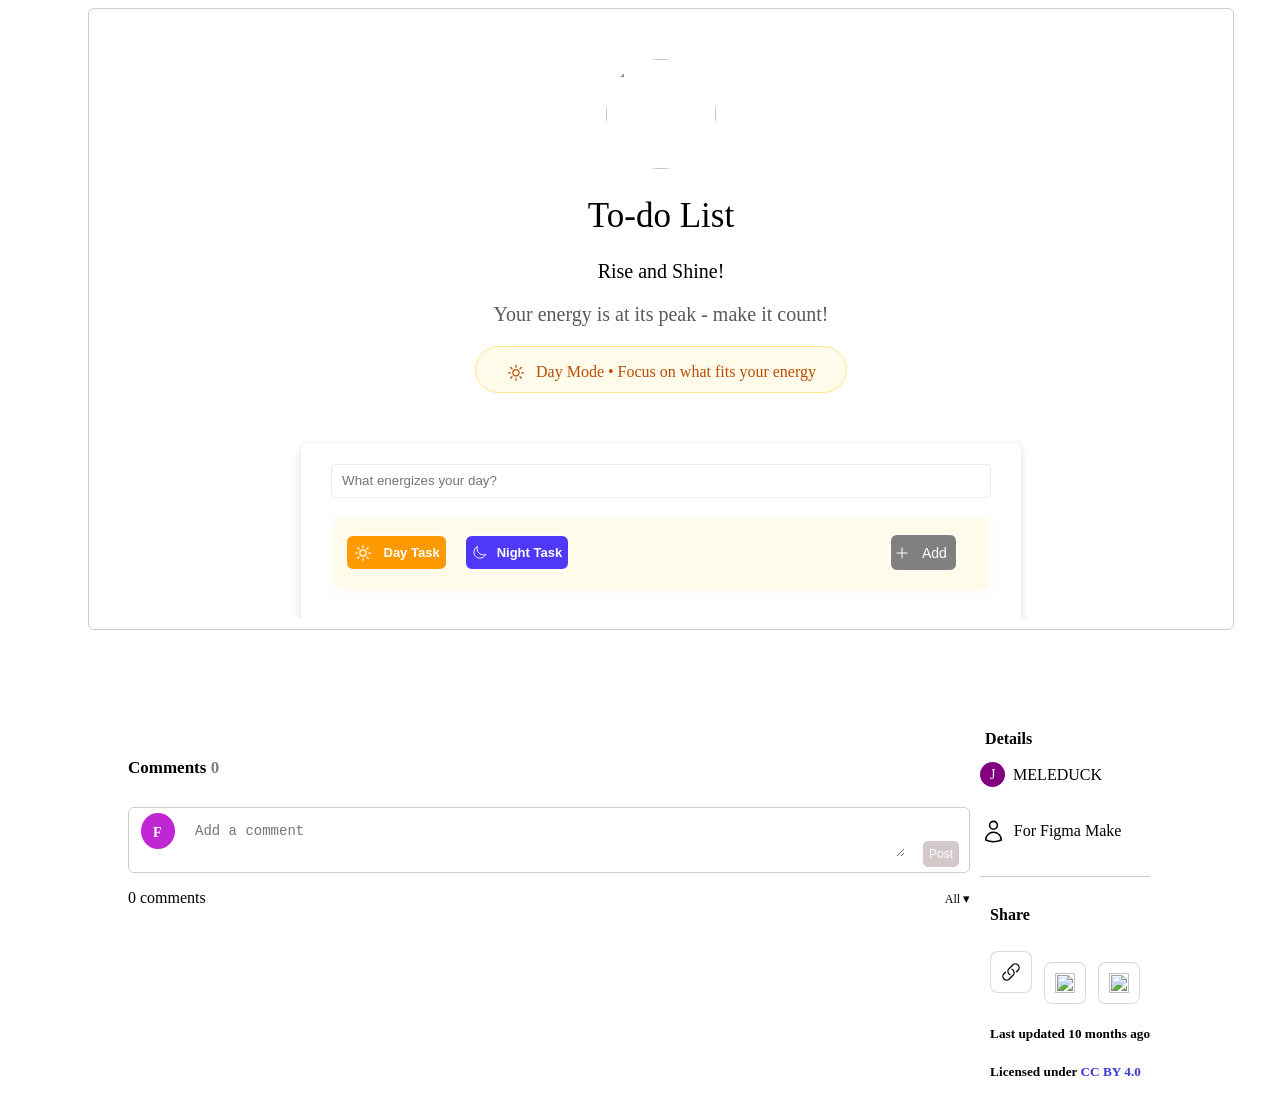
==== index.html @ cf5f3783 "Add files via upload" ====
<!doctype html>
<html lang="en">
  <head>
    <meta charset="UTF-8" />
    <meta name="viewport" content="width=device-width, initial-scale=1.0" />
    <title>Document</title>
    <link rel="stylesheet" href="design.css" />
  </head>
  <body>
    <div class="scroll-bar">
      <div class="scroll-bar-inner">
        <!--Introductory Part Start-->
        <div class="introductory">
          <img
            class="media"
            src="img/photo-1641915953774-cee80bc4f1da.jpg"
            style="width: 110px; height: 110px"
          />
          <h1 class="list">To-do List</h1>
          <p class="rise">Rise and Shine!</p>
          <p class="energy">Your energy is at its peak - make it count!</p>
          <div class="focus">
            <svg
              style="
                width: 20px;
                color: oklch(0.555 0.163 48.998);
                margin-top: 7.5px;
              "
              xmlns="http://www.w3.org/2000/svg"
              fill="none"
              viewBox="0 0 24 24"
              stroke-width="1.5"
              stroke="currentColor"
              class="size-6"
            >
              <path
                stroke-linecap="round"
                stroke-linejoin="round"
                d="M12 3v2.25m6.364.386-1.591 1.591M21 12h-2.25m-.386 6.364-1.591-1.591M12 18.75V21m-4.773-4.227-1.591 1.591M5.25 12H3m4.227-4.773L5.636 5.636M15.75 12a3.75 3.75 0 1 1-7.5 0 3.75 3.75 0 0 1 7.5 0Z"
              />
            </svg>
            <p class="mode">Day Mode • Focus on what fits your energy</p>
          </div>
        </div>
        <!--Introductory Part End-->

        <!--Energizes Start-->
        <div class="Energizes">
          <input class="holder" placeholder="What energizes your day?" />
          <div class="task js-task">
            <div class="couple">
              <div>
                <button class="daily js-daily">
                  <svg
                    class="svg"
                    xmlns="http://www.w3.org/2000/svg"
                    fill="none"
                    viewBox="0 0 24 24"
                    stroke-width="1.5"
                    stroke="currentColor"
                    class="size-6"
                  >
                    <path
                      stroke-linecap="round"
                      stroke-linejoin="round"
                      d="M12 3v2.25m6.364.386-1.591 1.591M21 12h-2.25m-.386 6.364-1.591-1.591M12 18.75V21m-4.773-4.227-1.591 1.591M5.25 12H3m4.227-4.773L5.636 5.636M15.75 12a3.75 3.75 0 1 1-7.5 0 3.75 3.75 0 0 1 7.5 0Z"
                    />
                  </svg>
                  <p class="days">Day Task</p>
                </button>
              </div>
              <div>
                <button id="strokeBtn" class="stroke js-nights-toogle">
                  <svg
                    style="width: 15px"
                    xmlns="http://www.w3.org/2000/svg"
                    fill="none"
                    viewBox="0 0 24 24"
                    stroke-width="1.5"
                    stroke="currentColor"
                    class="size-6"
                  >
                    <path
                      stroke-linecap="round"
                      stroke-linejoin="round"
                      d="M21.752 15.002A9.72 9.72 0 0 1 18 15.75c-5.385 0-9.75-4.365-9.75-9.75 0-1.33.266-2.597.748-3.752A9.753 9.753 0 0 0 3 11.25C3 16.635 7.365 21 12.75 21a9.753 9.753 0 0 0 9.002-5.998Z"
                    />
                  </svg>
                  <p class="nights">Night Task</p>
                </button>
              </div>
            </div>
            <div class="addition">
              <svg
                class="sign"
                xmlns="http://www.w3.org/2000/svg"
                fill="none"
                viewBox="0 0 24 24"
                stroke-width="1.5"
                stroke="currentColor"
                class="size-6"
              >
                <path
                  stroke-linecap="round"
                  stroke-linejoin="round"
                  d="M12 4.5v15m7.5-7.5h-15"
                />
              </svg>
              <button id="addBtn" class="addup js-add-up">Add</button>
            </div>
          </div>
        </div>
        <!--Energizes End-->

        <!--Day and Night Start-->
        <div class="everything">
          <div class="wrapper-1">
            <div class="roll-1">
              <div class="highfocus">
                <svg
                  class="sun"
                  style="width: 30px"
                  xmlns="http://www.w3.org/2000/svg"
                  fill="none"
                  viewBox="0 0 24 24"
                  stroke-width="1.5"
                  stroke="currentColor"
                  class="size-6"
                >
                  <path
                    stroke-linecap="round"
                    stroke-linejoin="round"
                    d="M12 3v2.25m6.364.386-1.591 1.591M21 12h-2.25m-.386 6.364-1.591-1.591M12 18.75V21m-4.773-4.227-1.591 1.591M5.25 12H3m4.227-4.773L5.636 5.636M15.75 12a3.75 3.75 0 1 1-7.5 0 3.75 3.75 0 0 1 7.5 0Z"
                  />
                </svg>
                <div class="goals">
                  <p class="energy-2">Day Energy</p>
                  <p class="active">
                    High focus • Active goals • Creative work
                  </p>
                </div>
                <h1 class="numbers">
                  <svg
                    style="width: 20px"
                    xmlns="http://www.w3.org/2000/svg"
                    fill="none"
                    viewBox="0 0 24 24"
                    stroke-width="1.5"
                    stroke="currentColor"
                    class="size-6"
                  >
                    <path
                      stroke-linecap="round"
                      stroke-linejoin="round"
                      d="m3.75 13.5 10.5-11.25L12 10.5h8.25L9.75 21.75 12 13.5H3.75Z"
                    />
                  </svg>
                  <p>1/3</p>
                </h1>
              </div>
              <div class="diagram">
                <div class="track">
                  <div class="fill" style="width: 33.3333%"></div>
                </div>
              </div>
              <p class="channel">
                Channel your morning energy into meaningful action
              </p>
            </div>

            <div class="meditation">
              <svg
                style="
                  width: 20px;
                  color: oklch(0.666 0.179 58.318);
                  display: block;
                "
                xmlns="http://www.w3.org/2000/svg"
                fill="none"
                viewBox="0 0 24 24"
                stroke-width="1.5"
                stroke="currentColor"
                class="size-6"
              >
                <path
                  stroke-linecap="round"
                  stroke-linejoin="round"
                  d="M12 3v2.25m6.364.386-1.591 1.591M21 12h-2.25m-.386 6.364-1.591-1.591M12 18.75V21m-4.773-4.227-1.591 1.591M5.25 12H3m4.227-4.773L5.636 5.636M15.75 12a3.75 3.75 0 1 1-7.5 0 3.75 3.75 0 0 1 7.5 0Z"
                />
              </svg>
              <img
                class="js-checkbox"
                style="width: 20px"
                src="img/icons8-blank-checkbox-50.png"
              />

              <h3 class="gratitude">
                Morning meditation and gratitude <br class="breaks" />
                practice
              </h3>

              <svg
                class="delete-1 js-delete"
                style="width: 18px"
                xmlns="http://www.w3.org/2000/svg"
                fill="none"
                viewBox="0 0 24 24"
                stroke-width="1.5"
                stroke="currentColor"
              >
                <path
                  stroke-linecap="round"
                  stroke-linejoin="round"
                  d="m14.74 9-.346 9m-4.788 0L9.26 9m9.968-3.21c.342.052.682.107 1.022.166m-1.022-.165L18.16 19.673a2.25 2.25 0 0 1-2.244 2.077H8.084a2.25 2.25 0 0 1-2.244-2.077L4.772 5.79m14.456 0a48.108 48.108 0 0 0-3.478-.397m-12 .562c.34-.059.68-.114 1.022-.165m0 0a48.11 48.11 0 0 1 3.478-.397m7.5 0v-.916c0-1.18-.91-2.164-2.09-2.201a51.964 51.964 0 0 0-3.32 0c-1.18.037-2.09 1.022-2.09 2.201v.916m7.5 0a48.667 48.667 0 0 0-7.5 0"
                />
              </svg>
            </div>

            <div class="fresh">
              <svg
                style="
                  width: 20px;
                  color: oklch(0.666 0.179 58.318);
                  display: block;
                "
                xmlns="http://www.w3.org/2000/svg"
                fill="none"
                viewBox="0 0 24 24"
                stroke-width="1.5"
                stroke="currentColor"
                class="size-6"
              >
                <path
                  stroke-linecap="round"
                  stroke-linejoin="round"
                  d="M12 3v2.25m6.364.386-1.591 1.591M21 12h-2.25m-.386 6.364-1.591-1.591M12 18.75V21m-4.773-4.227-1.591 1.591M5.25 12H3m4.227-4.773L5.636 5.636M15.75 12a3.75 3.75 0 1 1-7.5 0 3.75 3.75 0 0 1 7.5 0Z"
                />
              </svg>
              <img
                class="js-checkbox"
                style="width: 20px; display: inline-block"
                src="img/icons8-blank-checkbox-50.png"
              />
              <h3 class="tackle">
                Tackle that important project with <br class="breaks-2" />
                fresh energy
              </h3>
              <svg
                class="delete-2 js-delete"
                style="width: 18px; margin-left: 10px; margin-top: 8px"
                xmlns="http://www.w3.org/2000/svg"
                fill="none"
                viewBox="0 0 24 24"
                stroke-width="1.5"
                stroke="currentColor"
                class="size-6"
              >
                <path
                  stroke-linecap="round"
                  stroke-linejoin="round"
                  d="m14.74 9-.346 9m-4.788 0L9.26 9m9.968-3.21c.342.052.682.107 1.022.166m-1.022-.165L18.16 19.673a2.25 2.25 0 0 1-2.244 2.077H8.084a2.25 2.25 0 0 1-2.244-2.077L4.772 5.79m14.456 0a48.108 48.108 0 0 0-3.478-.397m-12 .562c.34-.059.68-.114 1.022-.165m0 0a48.11 48.11 0 0 1 3.478-.397m7.5 0v-.916c0-1.18-.91-2.164-2.09-2.201a51.964 51.964 0 0 0-3.32 0c-1.18.037-2.09 1.022-2.09 2.201v.916m7.5 0a48.667 48.667 0 0 0-7.5 0"
                />
              </svg>
            </div>

            <div class="nature">
              <svg
                style="
                  width: 20px;
                  color: oklch(0.666 0.179 58.318);
                  display: block;
                "
                xmlns="http://www.w3.org/2000/svg"
                fill="none"
                viewBox="0 0 24 24"
                stroke-width="1.5"
                stroke="currentColor"
                class="size-6"
              >
                <path
                  stroke-linecap="round"
                  stroke-linejoin="round"
                  d="M12 3v2.25m6.364.386-1.591 1.591M21 12h-2.25m-.386 6.364-1.591-1.591M12 18.75V21m-4.773-4.227-1.591 1.591M5.25 12H3m4.227-4.773L5.636 5.636M15.75 12a3.75 3.75 0 1 1-7.5 0 3.75 3.75 0 0 1 7.5 0Z"
                />
              </svg>

              <!-- <svg
                class="svg-2"
                width="20"
                height="24"
                viewBox="0 0 24 24"
                xmlns="http://www.w3.org/2000/svg"
              >
                <rect
                  x="2"
                  y="2"
                  width="20"
                  height="20"
                  rx="3"
                  fill="black"
                  stroke="black"
                  stroke-width="2"
                />
                <path
                  d="M6 12l4 4 8-8"
                  stroke="white"
                  stroke-width="2.5"
                  fill="none"
                  stroke-linecap="round"
                  stroke-linejoin="round"
                />
              </svg> -->

              <img
                class="js-checkbox"
                style="width: 20px; display: inline-block"
                src="img/icons8-blank-checkbox-50.png"
              />

              <h3 class="mindful">Take a mindful walk in nature</h3>
              <svg
                class="delete-3 js-delete"
                style="width: 18px; margin-left: 10px; margin-top: 8px"
                xmlns="http://www.w3.org/2000/svg"
                fill="none"
                viewBox="0 0 24 24"
                stroke-width="1.5"
                stroke="currentColor"
                class="size-6"
              >
                <path
                  stroke-linecap="round"
                  stroke-linejoin="round"
                  d="m14.74 9-.346 9m-4.788 0L9.26 9m9.968-3.21c.342.052.682.107 1.022.166m-1.022-.165L18.16 19.673a2.25 2.25 0 0 1-2.244 2.077H8.084a2.25 2.25 0 0 1-2.244-2.077L4.772 5.79m14.456 0a48.108 48.108 0 0 0-3.478-.397m-12 .562c.34-.059.68-.114 1.022-.165m0 0a48.11 48.11 0 0 1 3.478-.397m7.5 0v-.916c0-1.18-.91-2.164-2.09-2.201a51.964 51.964 0 0 0-3.32 0c-1.18.037-2.09 1.022-2.09 2.201v.916m7.5 0a48.667 48.667 0 0 0-7.5 0"
                />
              </svg>
            </div>
          </div>

          <div>
            <div class="calm-1">
              <div>
                <div class="all">
                  <svg
                    class="moon"
                    style="width: 25px"
                    xmlns="http://www.w3.org/2000/svg"
                    fill="none"
                    viewBox="0 0 24 24"
                    stroke-width="1.5"
                    stroke="currentColor"
                    class="size-6"
                  >
                    <path
                      stroke-linecap="round"
                      stroke-linejoin="round"
                      d="M21.752 15.002A9.72 9.72 0 0 1 18 15.75c-5.385 0-9.75-4.365-9.75-9.75 0-1.33.266-2.597.748-3.752A9.753 9.753 0 0 0 3 11.25C3 16.635 7.365 21 12.75 21a9.753 9.753 0 0 0 9.002-5.998Z"
                    />
                  </svg>
                  <div class="self-care">
                    <p class="nightss">Night Calm</p>
                    <p class="reflection">
                      Reflection • Preparation • Self-care
                    </p>
                  </div>
                  <div class="numbers-2">
                    <svg
                      style="width: 20px"
                      xmlns="http://www.w3.org/2000/svg"
                      fill="none"
                      viewBox="0 0 24 24"
                      stroke-width="1.5"
                      stroke="currentColor"
                    >
                      <path
                        stroke-linecap="round"
                        stroke-linejoin="round"
                        d="M21 8.25c0-2.485-2.099-4.5-4.688-4.5-1.935 0-3.597 1.126-4.312 2.733-.715-1.607-2.377-2.733-4.313-2.733C5.1 3.75 3 5.765 3 8.25c0 7.22 9 12 9 12s9-4.78 9-12Z"
                      />
                    </svg>
                    <p class="three">1/3</p>
                  </div>
                </div>
                <div class="chart">
                  <div class="pie">
                    <div class="up" style="width: 33.3333%"></div>
                  </div>
                </div>
                <h3 class="wind">
                  Wind down mindfully and prepare for tomorrow's victories
                </h3>
              </div>
            </div>

            <div class="combination">
              <div class="good">
                <svg
                  style="
                    width: 20px;
                    color: oklch(0.962 0.018 272.314);
                    display: block;
                    color: blue;
                  "
                  xmlns="http://www.w3.org/2000/svg"
                  fill="none"
                  viewBox="0 0 24 24"
                  stroke-width="1.5"
                  stroke="currentColor"
                  class="size-6"
                >
                  <path
                    stroke-linecap="round"
                    stroke-linejoin="round"
                    d="M21.752 15.002A9.72 9.72 0 0 1 18 15.75c-5.385 0-9.75-4.365-9.75-9.75 0-1.33.266-2.597.748-3.752A9.753 9.753 0 0 0 3 11.25C3 16.635 7.365 21 12.75 21a9.753 9.753 0 0 0 9.002-5.998Z"
                  />
                </svg>
                <img
                  class="js-checkbox"
                  style="width: 20px; display: inline-block"
                  src="img/icons8-blank-checkbox-50.png"
                />
                <h4 class="book">Wind down with a good book</h4>
                <svg
                  class="delete-4 js-delete"
                  style="width: 18px; margin-right: 10px; margin-top: 5px"
                  xmlns="http://www.w3.org/2000/svg"
                  fill="none"
                  viewBox="0 0 24 24"
                  stroke-width="1.5"
                  stroke="currentColor"
                  class="size-6"
                >
                  <path
                    stroke-linecap="round"
                    stroke-linejoin="round"
                    d="m14.74 9-.346 9m-4.788 0L9.26 9m9.968-3.21c.342.052.682.107 1.022.166m-1.022-.165L18.16 19.673a2.25 2.25 0 0 1-2.244 2.077H8.084a2.25 2.25 0 0 1-2.244-2.077L4.772 5.79m14.456 0a48.108 48.108 0 0 0-3.478-.397m-12 .562c.34-.059.68-.114 1.022-.165m0 0a48.11 48.11 0 0 1 3.478-.397m7.5 0v-.916c0-1.18-.91-2.164-2.09-2.201a51.964 51.964 0 0 0-3.32 0c-1.18.037-2.09 1.022-2.09 2.201v.916m7.5 0a48.667 48.667 0 0 0-7.5 0"
                  />
                </svg>
              </div>

              <div class="second-frame">
                <svg
                  style="
                    width: 20px;
                    color: oklch(0.962 0.018 272.314);
                    display: block;
                    color: blue;
                  "
                  xmlns="http://www.w3.org/2000/svg"
                  fill="none"
                  viewBox="0 0 24 24"
                  stroke-width="1.5"
                  stroke="currentColor"
                  class="size-6"
                >
                  <path
                    stroke-linecap="round"
                    stroke-linejoin="round"
                    d="M21.752 15.002A9.72 9.72 0 0 1 18 15.75c-5.385 0-9.75-4.365-9.75-9.75 0-1.33.266-2.597.748-3.752A9.753 9.753 0 0 0 3 11.25C3 16.635 7.365 21 12.75 21a9.753 9.753 0 0 0 9.002-5.998Z"
                  />
                </svg>
                <img
                  class="js-checkbox"
                  style="width: 20px"
                  src="img/icons8-blank-checkbox-50.png"
                />
                <h4 class="accessories">
                  Prepare tomorrow's clothes and <br class="clothes-2" />
                  priorities
                </h4>
                <svg
                  class="delete-5 js-delete"
                  style="width: 18px; margin-right: 10px; margin-top: 5px"
                  xmlns="http://www.w3.org/2000/svg"
                  fill="none"
                  viewBox="0 0 24 24"
                  stroke-width="1.5"
                  stroke="currentColor"
                  class="size-6"
                >
                  <path
                    stroke-linecap="round"
                    stroke-linejoin="round"
                    d="m14.74 9-.346 9m-4.788 0L9.26 9m9.968-3.21c.342.052.682.107 1.022.166m-1.022-.165L18.16 19.673a2.25 2.25 0 0 1-2.244 2.077H8.084a2.25 2.25 0 0 1-2.244-2.077L4.772 5.79m14.456 0a48.108 48.108 0 0 0-3.478-.397m-12 .562c.34-.059.68-.114 1.022-.165m0 0a48.11 48.11 0 0 1 3.478-.397m7.5 0v-.916c0-1.18-.91-2.164-2.09-2.201a51.964 51.964 0 0 0-3.32 0c-1.18.037-2.09 1.022-2.09 2.201v.916m7.5 0a48.667 48.667 0 0 0-7.5 0"
                  />
                </svg>
              </div>

              <div class="record">
                <svg
                  style="
                    width: 20px;
                    color: oklch(0.962 0.018 272.314);
                    display: block;
                    color: blue;
                  "
                  xmlns="http://www.w3.org/2000/svg"
                  fill="none"
                  viewBox="0 0 24 24"
                  stroke-width="1.5"
                  stroke="currentColor"
                  class="size-6"
                >
                  <path
                    stroke-linecap="round"
                    stroke-linejoin="round"
                    d="M21.752 15.002A9.72 9.72 0 0 1 18 15.75c-5.385 0-9.75-4.365-9.75-9.75 0-1.33.266-2.597.748-3.752A9.753 9.753 0 0 0 3 11.25C3 16.635 7.365 21 12.75 21a9.753 9.753 0 0 0 9.002-5.998Z"
                  />
                </svg>
                <!-- <svg
                  class="checked-2"
                  width="20"
                  height="24"
                  viewBox="0 0 24 24"
                  xmlns="http://www.w3.org/2000/svg"
                >
                  <rect
                    x="2"
                    y="2"
                    width="20"
                    height="20"
                    rx="3"
                    fill="black"
                    stroke="black"
                    stroke-width="2"
                  />
                  <path
                    d="M6 12l4 4 8-8"
                    stroke="white"
                    stroke-width="2.5"
                    fill="none"
                    stroke-linecap="round"
                    stroke-linejoin="round"
                  />
                </svg> -->

                <img
                  class="js-checkbox"
                  style="width: 20px; display: inline-block"
                  src="img/icons8-blank-checkbox-50.png"
                />

                <h4 class="journaling">Evening reflection and journaling</h4>
                <svg
                  class="delete-6 js-delete"
                  style="width: 18px; margin-right: 10px; margin-top: 5px"
                  xmlns="http://www.w3.org/2000/svg"
                  fill="none"
                  viewBox="0 0 24 24"
                  stroke-width="1.5"
                  stroke="currentColor"
                  class="size-6"
                >
                  <path
                    stroke-linecap="round"
                    stroke-linejoin="round"
                    d="m14.74 9-.346 9m-4.788 0L9.26 9m9.968-3.21c.342.052.682.107 1.022.166m-1.022-.165L18.16 19.673a2.25 2.25 0 0 1-2.244 2.077H8.084a2.25 2.25 0 0 1-2.244-2.077L4.772 5.79m14.456 0a48.108 48.108 0 0 0-3.478-.397m-12 .562c.34-.059.68-.114 1.022-.165m0 0a48.11 48.11 0 0 1 3.478-.397m7.5 0v-.916c0-1.18-.91-2.164-2.09-2.201a51.964 51.964 0 0 0-3.32 0c-1.18.037-2.09 1.022-2.09 2.201v.916m7.5 0a48.667 48.667 0 0 0-7.5 0"
                  />
                </svg>
              </div>
            </div>
          </div>
        </div>
        <!--Day and Night End-->

        <div class="center">
          <div>
            <div class="rhythm">
              <p>Your daily rhythm is powerful</p>
              <svg
                style="width: 20px; color: oklch(0.769 0.188 70.08)"
                xmlns="http://www.w3.org/2000/svg"
                fill="none"
                viewBox="0 0 24 24"
                stroke-width="1.5"
                stroke="currentColor"
                class="size-6"
              >
                <path
                  stroke-linecap="round"
                  stroke-linejoin="round"
                  d="M9.813 15.904 9 18.75l-.813-2.846a4.5 4.5 0 0 0-3.09-3.09L2.25 12l2.846-.813a4.5 4.5 0 0 0 3.09-3.09L9 5.25l.813 2.846a4.5 4.5 0 0 0 3.09 3.09L15.75 12l-2.846.813a4.5 4.5 0 0 0-3.09 3.09ZM18.259 8.715 18 9.75l-.259-1.035a3.375 3.375 0 0 0-2.455-2.456L14.25 6l1.036-.259a3.375 3.375 0 0 0 2.455-2.456L18 2.25l.259 1.035a3.375 3.375 0 0 0 2.456 2.456L21.75 6l-1.035.259a3.375 3.375 0 0 0-2.456 2.456ZM16.894 20.567 16.5 21.75l-.394-1.183a2.25 2.25 0 0 0-1.423-1.423L13.5 18.75l1.183-.394a2.25 2.25 0 0 0 1.423-1.423l.394-1.183.394 1.183a2.25 2.25 0 0 0 1.423 1.423l1.183.394-1.183.394a2.25 2.25 0 0 0-1.423 1.423Z"
                />
              </svg>
            </div>

            <div class="big-moves">
              <div class="movement">
                <svg
                  class="movement-1"
                  style="color: oklch(0.769 0.188 70.08)"
                  xmlns="http://www.w3.org/2000/svg"
                  fill="none"
                  viewBox="0 0 24 24"
                  stroke-width="1.5"
                  stroke="currentColor"
                >
                  <path
                    stroke-linecap="round"
                    stroke-linejoin="round"
                    d="M12 3v2.25m6.364.386-1.591 1.591M21 12h-2.25m-.386 6.364-1.591-1.591M12 18.75V21m-4.773-4.227-1.591 1.591M5.25 12H3m4.227-4.773L5.636 5.636M15.75 12a3.75 3.75 0 1 1-7.5 0 3.75 3.75 0 0 1 7.5 0Z"
                  />
                </svg>
                <p>Morning energy for big moves</p>
              </div>

              <div class="eve">
                <svg
                  class="eve-1"
                  style="color: blue"
                  xmlns="http://www.w3.org/2000/svg"
                  fill="none"
                  viewBox="0 0 24 24"
                  stroke-width="1.5"
                  stroke="currentColor"
                >
                  <path
                    stroke-linecap="round"
                    stroke-linejoin="round"
                    d="M21.752 15.002A9.72 9.72 0 0 1 18 15.75c-5.385 0-9.75-4.365-9.75-9.75 0-1.33.266-2.597.748-3.752A9.753 9.753 0 0 0 3 11.25C3 16.635 7.365 21 12.75 21a9.753 9.753 0 0 0 9.002-5.998Z"
                  />
                </svg>
                <p>Evening calm for reflection</p>
              </div>
            </div>
          </div>

          <button class="reloading">
            <svg
              xmlns="http://www.w3.org/2000/svg"
              width="15"
              viewBox="0 0 24 24"
              fill="none"
              stroke="currentColor"
              stroke-width="2"
              stroke-linecap="round"
              stroke-linejoin="round"
            >
              <path
                d="M21.5 2v6h-6M21.34 15.57a10 10 0 1 1-.57-8.38l5.67-5.67"
              />
            </svg>
          </button>

          <button class="preview-3">
            <svg
              xmlns="http://www.w3.org/2000/svg"
              fill="none"
              viewBox="0 0 24 24"
              stroke-width="1.5"
              stroke="currentColor"
            >
              <path
                stroke-linecap="round"
                stroke-linejoin="round"
                d="M13.5 6H5.25A2.25 2.25 0 0 0 3 8.25v10.5A2.25 2.25 0 0 0 5.25 21h10.5A2.25 2.25 0 0 0 18 18.75V10.5m-10.5 6L21 3m0 0h-5.25M21 3v5.25"
              />
            </svg>
            <p>Preview</p>
          </button>
        </div>
      </div>
    </div>

    <footer>
      <div class="footer-1">
        <div class="commentary">
          <div>
            <!-- <h5 class="comment-0">
              Comments <span style="color: gray"> 0 </span>
            </h5> -->
            <h5 class="comment-0">
              Comments
              <span id="comment-count-top" style="color: gray"> 0 </span>
              <span
                id="last-comment-time"
                style="color: gray; font-size: 13px"
              ></span>
            </h5>
            <div class="input-wrapper">
              <div
                class="avatar"
                id="form-avatar"
                data-name="Falowo Oyindamola"
              >
                F
              </div>
              <div class="avatar-popover" id="avatar-popover">
                <div class="name">Falowo Oyndamola</div>
                <div class="email">falowo@example.com</div>
              </div>
              <textarea
                id="text-input"
                class="place"
                placeholder="Add a comment"
                required
              ></textarea>
              <button class="post-1 post-2">Post</button>
            </div>
          </div>
          <div class="list-toolbar">
            <p id="comment-count">0 comments</p>
            <div class="filter-wrapper">
              <button class="filter-btn" id="filter-btn">
                <span class="filter-label">All</span>
                <span class="chevron">▾</span>
              </button>
              <div class="filter-dropdown" id="filter-dropdown">
                <button class="filter-all-btn">All</button>
                <button class="filter-mine-btn">Your comments</button>
              </div>
            </div>
          </div>
          <ul id="comment-list"></ul>
        </div>

        <div class="last">
          <div class="band-1">
            <h5 style="font-size: medium; margin: 0; margin-left: 15px">
              Details
            </h5>

            <div>
              <div class="mele">
                <p class="two">J</p>
                <p>MELEDUCK</p>
              </div>

              <div class="figma-1">
                <svg
                  style="width: 25px"
                  xmlns="http://www.w3.org/2000/svg"
                  fill="none"
                  viewBox="0 0 24 24"
                  stroke-width="1.5"
                  stroke="currentColor"
                  class="size-6"
                >
                  <path
                    stroke-linecap="round"
                    stroke-linejoin="round"
                    d="M15.75 6a3.75 3.75 0 1 1-7.5 0 3.75 3.75 0 0 1 7.5 0ZM4.501 20.118a7.5 7.5 0 0 1 14.998 0A17.933 17.933 0 0 1 12 21.75c-2.676 0-5.216-.584-7.499-1.632Z"
                  />
                </svg>
                <p style="font-size: medium">For Figma Make</p>
              </div>
            </div>

            <div class="border"></div>
          </div>

          <div class="share-1">
            <h5 style="font-size: 16px">Share</h5>

            <div>
              <svg
                class="logo-4"
                style="width: 20px"
                xmlns="http://www.w3.org/2000/svg"
                fill="none"
                viewBox="0 0 24 24"
                stroke-width="1.5"
                stroke="currentColor"
              >
                <path
                  stroke-linecap="round"
                  stroke-linejoin="round"
                  d="M13.19 8.688a4.5 4.5 0 0 1 1.242 7.244l-4.5 4.5a4.5 4.5 0 0 1-6.364-6.364l1.757-1.757m13.35-.622 1.757-1.757a4.5 4.5 0 0 0-6.364-6.364l-4.5 4.5a4.5 4.5 0 0 0 1.242 7.244"
                />
              </svg>
              <img
                class="logo-2"
                style="width: 20px; margin-left: 8px"
                src="img/icons8-x-logo-50.png"
              />
              <img
                class="logo-3"
                style="width: 20px; margin-left: 8px"
                src="img/icons8-facebook-logo-30.png"
              />
            </div>

            <div>
              <h5>Last updated 10 months ago</h5>
              <h5>
                Licensed under
                <span style="color: rgb(58, 58, 216)"> CC BY 4.0 </span>
              </h5>
            </div>
          </div>
        </div>
      </div>
    </footer>

    <script type="module" src="scripts/todo.js"></script>
    <script type="module" src="scripts/comment.js"></script>
    <script type="module" src="scripts/SectionOne.js"></script>
  </body>
</html>
---- design.css ----
body {
  overflow-x: hidden;
}

@media (max-width: 991px) {
  /* tablet */
  body {
    overflow: visible;
  }
}

@media (max-width: 991px) {
  body {
    overflow-x: hidden; /* keep clipping, don't go back to visible */
  }
}

.introductory {
  text-align: center;
  margin-top: 30px;
}
.media {
  border-radius: 350px;
}

.list {
  font-size: 35px;
  font-weight: 100;
}
.rise {
  font-size: 20px;
}
.energy {
  font-size: 20px;
  color: rgb(90, 89, 89);
  font-weight: 100;
}
.focus {
  display: flex;
  width: 370px;
  height: 45px;
  justify-content: center;
  margin: 0 auto;
  gap: 10px;
  background-color: oklch(0.987 0.022 95.277);
  border-radius: 200px;
  border: 1px solid;
  border-color: oklch(0.924 0.12 95.746);
}
.mode {
  color: oklch(0.555 0.163 48.998);
}
@media (max-width: 767px) {
  /* Mobile */
  .focus {
    margin: auto;
    display: flex;
    width: 100%;
    max-width: 380px;
  }
}
.Energizes {
  width: 65%;
  height: 180px;
  text-align: center;
  margin: 0 auto;
  margin-top: 50px;
  border: 1px solid white;
  box-shadow: 0 2px 8px rgba(0, 0, 0, 0.15);
  border-radius: 8px;
}

@media (max-width: 991px) {
  /* Tablet */
  .Energizes {
    width: 100%;
    max-width: 100%;
  }
}

.holder {
  width: 90%;
  height: 30px;
  margin-top: 20px;
  border: 1px solid;
  border-radius: 5px;
  border-color: rgba(0, 0, 0, 0.08);
  padding-left: 10px;
}
.holder:focus {
  outline: none;
  border: 2px solid gray;
  box-shadow: 0 0 0 2px rgb(214, 207, 207);
}
.task {
  width: 91%;
  height: 70px;
  margin: 0 auto;
  margin-top: 20px;
  border: 1px solid;
  border-radius: 5px;
  background-color: oklch(0.987 0.022 95.277);
  border-color: oklch(0.987 0.022 95.277);
  box-shadow: 0 2px 8px oklch(0.987 0.022 95.277);
  display: flex;
  align-items: center;
  justify-content: space-between;
  padding-left: 10px;
  box-sizing: border-box;
}
.daily {
  background-color: oklch(0.769 0.188 70.08);
  border: 1px solid;
  display: flex;
  gap: 11px;
  color: white;
}

.daily:hover {
  background-color: oklch(0.666 0.179 58.318);
  cursor: pointer;
}
.daily.active,
.daily.active:hover {
  background-color: white;
  color: oklch(0.769 0.188 70.08);
}

.days {
  margin: 0;
  font-weight: bold;
  font-size: 13px;
}
.svg {
  width: 20px;
  font-weight: bold;
}
.daily,
.stroke {
  flex: 0 0 110px;
  height: 35px;
  border-radius: 7px;
  display: flex;
  align-items: center;
  justify-content: center;
  font-size: 14px;
  font-weight: 500;
  box-sizing: border-box;
}

.stroke {
  background-color: oklch(0.511 0.262 276.966);
  color: white;
  border-color: oklch(0.87 0.065 274.039);
  font-size: 13px;
  font-weight: 600;
  border: 1px solid;
  display: flex;
  gap: 10px;
}

.stroke:hover {
  background-color: oklch(0.457 0.24 277.023);
  cursor: pointer;
  color: white;
}
.stroke.active,
.stroke.active:hover {
  background-color: white;
  color: oklch(0.457 0.24 277.023);
  border: oklch(0.87 0.065 274.039);
}

.daily.active:hover {
  color: black;
  background-color: oklch(95.891% 0.02596 71.12);
  border: oklch(80.005% 0.14541 62.841);
}

.stroke.active:hover {
  color: black;
}

.nights {
  margin: 0;
}
.couple {
  display: flex;
  justify-content: space-between;
  gap: 18px;
  overflow: hidden;
}
.addition {
  width: 10%;
  display: flex;
  align-items: center;
  justify-content: center;
  height: 35px;
  gap: 6px;
  border-radius: 7px;
  background-color: grey;
  border: 1px solid;
  color: white;
  font-size: 14px;
  font-weight: 500;
  margin-right: 30px;
}
.sign {
  width: 16px;
  height: 16px;
}
.addup {
  margin: 0;
  background-color: grey;
  border: 0;
  color: white;
  font-size: 14px;
}
@media (max-width: 767px) {
  /* Mobile */
  .addition {
    margin: auto;
    width: 60px;
    height: 32px;
  }
}
.img {
  max-width: 100%;
  height: auto;
}

.everything {
  display: flex;
  flex-direction: row;
  align-items: flex-start; /* was: center */
  justify-content: center;
  margin-top: 20px;
  min-width: 0;
  min-height: 0;
  box-sizing: border-box;
}

@media (max-width: 991px) {
  /* Tablet */
  .everything {
    width: 100%;
    max-width: 100%;
    display: flex;
    flex-direction: column;
    overflow-x: hidden;
    box-sizing: border-box;
    white-space: normal;
    align-items: stretch;
    justify-content: flex-start;
  }
}

.roll-1 {
  width: 27vw;
  box-sizing: border-box;
  padding: 20px;
  background-color: oklch(0.987 0.022 95.277);
  border-radius: 15px;
  min-width: 0;
  margin-right: 28px;
  margin-top: 12px;
  overflow: hidden;
}

@media (max-width: 991px) {
  /*tablet */
  .roll-1 {
    width: 100%;
    max-width: 100%;
    margin: auto;
  }
}

.highfocus {
  display: flex;
  align-items: center;
  flex-wrap: wrap;
  gap: 10px;
}

.sun {
  flex-shrink: 0;
  border-radius: 45%;
  color: oklch(0.666 0.179 58.318);
  background-color: oklch(96.228% 0.06056 95.143);
  padding: 3px;
}

.goals {
  flex: 1 1 150px;
  min-width: 0;
}

.numbers {
  flex-shrink: 0;
  margin-left: auto;
  display: flex;
  align-items: center;
  gap: 4px;
  font-size: medium;
  color: oklch(0.666 0.179 58.318);
}

.active {
  color: oklch(0.666 0.179 58.318);
  margin: 0;
}
.energy-2 {
  margin: 0;
}

.diagram {
  margin-top: 40px;
}
.track {
  width: 100%;
  background-color: oklch(96.228% 0.06056 95.143);
  border-radius: 9999px;
  height: 8px;
}
.fill {
  background-color: oklch(0.769 0.188 70.08);
  height: 8px;
  border-radius: 9999px;
  transition: width 0.5s ease;
}
.channel {
  margin-top: 30px;
  color: oklch(0.666 0.179 58.318);
  font-size: smaller;
}

.meditation {
  width: 94%;
  margin-left: 16px auto 0;
  min-height: 95px;
  display: flex;
  align-items: center;
  border-radius: 12px;
  border: 2px solid oklch(0.987 0.022 95.277);
  box-shadow: 0 2px 2px oklch(0.987 0.022 95.277);
  margin-top: 20px;
  gap: 2px;
  flex-wrap: nowrap;
  box-sizing: border-box;
  min-width: 0;
  position: relative;
}

.gratitude {
  font-size: 18px;
  font-weight: normal;
  margin-left: 22px;
  overflow-wrap: break-word;
  min-width: 0;
  flex-shrink: 1;
  display: block !important;
}

.delete-1 {
  position: absolute;
  right: 30px;
  top: 60%;
  transform: translateY(-50%);
  width: 18px;
}
.meditation img {
  flex-shrink: 0;
  margin-left: 12px;
}

.meditation svg {
  flex-shrink: 0;
  margin-left: 25px;
}

.meditation .js-checkbox {
  margin-left: 0;
}

@media (max-width: 991px) {
  /*tablet */
  .gratitude {
    margin-left: 20px;
  }
}

@media (max-width: 991px) {
  /*tablet */
  .breaks {
    display: none !important;
  }
}

@media (max-width: 991px) {
  /*tablet */
  .meditation img {
    margin-left: 10px;
  }
}

@media (max-width: 991px) {
  /*tablet */
  .meditation svg {
    margin-left: 30px;
  }
}

@media (max-width: 991px) {
  /*tablet */
  .meditation {
    width: 100%;
    max-width: 100%;
  }
}

@media (max-width: 600px) {
  /* mobile */
  .meditation {
    width: 100%;
    max-width: 100%;
    padding: 10px 0px;
    gap: 4px;
  }

  .gratitude {
    margin-left: 12px;
    font-size: 18px;
    flex-shrink: 1;
  }

  .meditation img {
    margin-left: 8px;
  }

  .meditation svg {
    margin-left: 15px;
  }

  .delete-1 {
    top: 70px;
    right: 15px;
    width: 16px;
  }
}

.fresh {
  width: 94%;
  margin-left: 16px;
  margin: 0;
  min-height: 95px;
  display: flex;
  align-items: center;
  border-radius: 12px;
  border: 2px solid oklch(0.987 0.022 95.277);
  box-shadow: 0 2px 2px oklch(0.987 0.022 95.277);
  margin-top: 20px;
  gap: 2px;
  flex-wrap: nowrap;
  box-sizing: border-box;
  min-width: 0;
  position: relative;
}

.tackle {
  font-size: 18px;
  font-weight: normal;
  margin-left: 20px;
  overflow-wrap: break-word;
  min-width: 0;
  flex-shrink: 1;
  display: block !important;
}

.fresh svg {
  flex-shrink: 0;
  margin-left: 25px;
}

.fresh img {
  flex-shrink: 0;
  margin-left: 12px;
}

.fresh .js-checkbox {
  margin-left: 0;
}

.delete-2 {
  position: absolute;
  right: 30px;
  top: 50%;
  transform: translateY(-50%);
  width: 18px;
}

@media (max-width: 991px) {
  /*tablet */
  .tackle {
    margin-left: 20px;
  }
}

@media (max-width: 991px) {
  /*tablet */
  .breaks-2 {
    display: none !important;
  }
}

@media (max-width: 991px) {
  /*tablet */
  .fresh img {
    margin-left: 10px;
  }
}

@media (max-width: 991px) {
  /*tablet */
  .fresh svg {
    margin-left: 30px;
  }
}

@media (max-width: 991px) {
  /*tablet */
  .fresh {
    width: 100%;
    max-width: 100%;
  }
}

@media (max-width: 600px) {
  /* mobile */
  .fresh {
    width: 100%;
    max-width: 100%;
    padding: 10px 0;
    gap: 4px;
  }

  .tackle {
    margin-left: 12px;
    font-size: 18px;
    flex-shrink: 1;
  }

  .fresh img {
    margin-left: 8px;
  }

  .fresh svg {
    margin-left: 15px;
  }

  .delete-2 {
    top: 60px;
    right: 15px;
    width: 16px;
  }
}

.nature {
  width: 94%;
  margin-left: 16px;
  margin: 0;
  min-height: 95px;
  display: flex;
  align-items: center;
  border-radius: 12px;
  border: 2px solid oklch(0.987 0.022 95.277);
  box-shadow: 0 2px 2px oklch(0.987 0.022 95.277);
  margin-top: 20px;
  gap: 2px;
  flex-wrap: nowrap;
  box-sizing: border-box;
  min-width: 0;
  position: relative;
}

.mindful {
  font-size: 18px;
  font-weight: normal;
  margin-left: 20px;
  min-width: 0;
  flex-shrink: 1;
}

.nature svg {
  flex-shrink: 0;
  margin-left: 29px;
}

.nature .svg-2 {
  width: 20px;
  height: 24px;
  flex-shrink: 0;
  margin-left: 10px;
}

.nature .js-checkbox {
  margin-left: 0;
}

.delete-3 {
  position: absolute;
  right: 30px;
  top: 50%;
  transform: translateY(-50%);
  width: 18px;
}

@media (max-width: 991px) {
  /*tablet */
  .mindful {
    margin-left: 20px;
  }
}

@media (max-width: 991px) {
  /*tablet */
  .svg-2 {
    margin-left: 10px;
  }
}

@media (max-width: 991px) {
  /*tablet */
  .nature svg {
    margin-left: 30px;
  }
}

@media (max-width: 991px) {
  /*tablet */
  .nature {
    width: 100%;
    max-width: 100%;
    box-sizing: border-box;
  }
}

@media (max-width: 600px) {
  /*mobile */
  .mindful {
    flex-shrink: 1;
  }

  .nature svg {
    margin-left: 14px;
  }

  .nature .svg-2 {
    margin-left: 5px;
  }

  .delete-3 {
    top: 60px;
    right: 15px;
    width: 16px;
  }
}

.calm-1 {
  width: 27vw;
  margin-left: 10px;
  box-sizing: border-box;
  background-color: oklch(0.962 0.018 272.314);
  min-height: auto;
  padding: 10px;
  border-radius: 15px;
  margin-top: 14px;
}

@media (max-width: 991px) {
  /*tablet */
  .calm-1 {
    width: 100%;
    max-width: 100%;
    margin: auto;
    margin-top: 20px;
  }
}

.moon {
  border-radius: 45%;
  color: blue;
  background-color: oklch(0.93 0.034 272.788);
  height: 30px;
  padding: 3px;
  margin-left: 15px;
  margin-top: 18px;
}
.all {
  display: flex;
  gap: 20px;
  margin-top: 10px;
}
.self-care {
  display: flex;
  flex-direction: column;
  margin-right: 15px;
  gap: 5px;
}
.nightss {
  overflow: hidden;
  margin-bottom: 0;
  margin-top: 15px;
  font-size: 23px;
  color: #1b335f;
}
.reflection {
  margin: 0;
  color: oklch(0.585 0.233 277.117);
}
.numbers-2 {
  color: oklch(0.585 0.233 277.117);
  display: flex;
  align-items: center;
  gap: 6px;
  position: relative;
}
.three {
  margin: 0;
}

@media (max-width: 991px) {
  /*tablet */
  .numbers-2 {
    position: absolute;
    top: 1250px;
    right: 60px;
  }
}

.chart {
  margin-top: 50px;
  margin-left: 20px;
}
.pie {
  width: 95%;
  background-color: oklch(0.93 0.034 272.788);
  border-radius: 9999px;
  height: 8px;
}
.up {
  background-color: #184591;
  height: 8px;
  border-radius: 9999px;
  transition: width 0.5s ease;
}
.wind {
  font-size: 13px;
  color: oklch(0.585 0.233 277.117);
  font-weight: 100;
  margin-left: 20px;
  margin-top: 40px;
}

.combination {
  max-width: 100%;
}

.good {
  background-color: white;
  width: 98%;
  max-width: 900px;
  min-height: 90px;

  display: flex;
  align-items: center;
  justify-content: center;
  justify-content: flex-start;

  border-radius: 15px;
  border: 2px solid oklch(95.922% 0.01233 276.06);
  box-shadow: 0 2px 2px oklch(95.922% 0.01233 276.06);

  gap: 10px;
  margin-top: 20px;
  margin-bottom: 0;
  margin-left: 10px;
  box-sizing: border-box;
  position: relative;
}

.book {
  font-size: 18px;
  font-weight: normal;
  margin-left: 5px;
  margin-right: 30px;
  overflow-wrap: break-word;
  min-width: 0;
  flex: 1;
  flex-shrink: 1;
}

.good svg {
  flex-shrink: 0;
  margin-left: 17px;
  display: block;
}

.good img {
  flex-shrink: 0;
  margin-left: 0;
}

.good .js-checkbox {
  margin-left: 0;
}

.delete-4 {
  position: absolute;
  right: 32px;
  top: 48%;
  transform: translateY(-50%);
  width: 18px;
}

@media (max-width: 991px) {
  /*tablet */
  .good {
    width: 100%;
    max-width: 100%;
    box-sizing: border-box;
    margin: 0;
    margin-top: 15px;
  }
}

@media (max-width: 991px) {
  /*tablet */
  .book {
    margin-left: 5px;
    margin-right: 20px;
    text-align: left;
    white-space: normal;
    min-width: 0;
    flex: 1;
  }
}

@media (max-width: 991px) {
  /*tablet */
  .good img {
    margin-left: 0;
  }
}

@media (max-width: 991px) {
  /*tablet */
  .delete-4 {
    position: absolute;
    right: 15px;
  }
}

@media (max-width: 991px) {
  /*tablet */
  .good svg {
    margin-left: 30px;
  }
}

/* Mobile: up to 600px */
@media (max-width: 600px) {
  .good {
    width: 100%;
    max-width: 100%;
    padding: 12px 0;
    margin: 0;
    margin-top: 15px;
    gap: px;
    overflow: hidden;
    flex-shrink: 0;
  }

  .book {
    margin-left: 12px;
    font-size: 18px;
    flex-shrink: 1;
  }
  .good img {
    width: 15px;
    margin-left: 0;
    flex-shrink: 0;
  }

  .good svg {
    width: 20px;
    margin-left: 15px;
    flex-shrink: 0;
  }

  .delete-4 {
    top: 55px;
    width: 16px;
    right: 15px;
  }
}

.second-frame {
  background-color: white;
  width: 99%;
  max-width: 900px;
  min-height: 90px;

  display: flex;
  align-items: center;
  justify-content: center;

  border-radius: 15px;
  border: 2px solid oklch(95.922% 0.01233 276.06);
  box-shadow: 0 2px 2px oklch(95.922% 0.01233 276.06);

  gap: 10px;
  margin-top: 20px;
  margin-bottom: 0;
  margin-left: 10px;
  box-sizing: border-box;
  position: relative;
}

.accessories {
  font-size: 18px;
  font-weight: normal;
  margin-left: 5px;
  margin-right: 30px;
  overflow-wrap: break-word;
  min-width: 0;
  flex: 1;
  flex-shrink: 1;
}

.second-frame svg {
  flex-shrink: 0;
  margin-left: 17px;
  display: block;
}

.second-frame img {
  flex-shrink: 0;
  margin-left: px;
}

.second-frame .js-checkbox {
  margin-left: 0;
}

.delete-5 {
  position: absolute;
  right: 32px;
  top: 48%;
  transform: translateY(-50%);
  width: 18px;
}

@media (max-width: 991px) {
  /*tablet */
  .clothes-2 {
    display: none !important;
  }
}

@media (max-width: 991px) {
  /*tablet */
  .second-frame {
    width: 100%;
    max-width: 100%;
    box-sizing: border-box;
    margin: 0;
    margin-top: 15px;
  }
}

@media (max-width: 991px) {
  /*tablet */
  .accessories {
    margin-left: 3px;
    margin-right: 0;
    text-align: left;
    white-space: normal;
    min-width: 0;
    flex: 1;
  }
}

@media (max-width: 991px) {
  /*tablet */
  .delete-5 {
    position: absolute;
    right: 15px;
    flex-shrink: 0;
  }
}

@media (max-width: 991px) {
  /*tablet */
  .second-frame img {
    margin-left: 0;
    flex-shrink: 0;
  }
}

@media (max-width: 991px) {
  /*tablet */
  .second-frame svg {
    margin-left: 30px;
    flex-shrink: 0;
  }
}

@media (max-width: 600px) {
  .second-frame {
    width: 100%;
    max-width: 100%;
    padding: 12px 0;
    margin: 0;
    margin-top: 15px;
    gap: px;
    overflow: hidden;
    flex-shrink: 0;
  }

  .accessories {
    margin-left: 12px;
    font-size: 18px;
    flex-shrink: 1;
  }
  .second-frame img {
    width: 15px;
    margin-left: 0;
    flex-shrink: 0;
  }

  .second-frame svg {
    width: 20px;
    margin-left: 15px;
    flex-shrink: 0;
  }

  .delete-5 {
    top: 65px;
    width: 16px;
    right: 15px;
  }
}

.record {
  background-color: white;
  width: 99%;
  max-width: 900px;
  min-height: 90px;

  display: flex;
  align-items: center;
  justify-content: center;

  border-radius: 15px;
  border: 2px solid oklch(95.922% 0.01233 276.06);
  box-shadow: 0 2px 2px oklch(95.922% 0.01233 276.06);

  gap: 10px;
  margin-top: 20px;
  margin-bottom: 0;
  margin-left: 10px;
  box-sizing: border-box;
  position: relative;
}

.journaling {
  font-size: 18px;
  font-weight: normal;
  margin-left: 0px;
  margin-right: 30px;
  overflow-wrap: break-word;
  min-width: 0;
  flex: 1;
  flex-shrink: 1;
}

.record svg {
  flex-shrink: 0;
  margin-left: 17px;
  display: block;
}

.record .checked-2 {
  flex-shrink: 0;
  margin-left: 0;
}

.record .js-checkbox {
  margin-left: 0;
}

.delete-6 {
  position: absolute;
  right: 32px;
  top: 48%;
  transform: translateY(-50%);
  width: 18px;
}

@media (max-width: 991px) {
  /*tablet */
  .record {
    width: 100%;
    max-width: 100%;
    box-sizing: border-box;
    margin: 0;
    margin-top: 15px;
  }
}

@media (max-width: 991px) {
  /*tablet */
  .journaling {
    margin-left: 3px;
    margin-right: 0;
    text-align: left;
    white-space: normal;
    min-width: 0;
    flex: 1;
  }
}

@media (max-width: 991px) {
  /*tablet */
  .delete-6 {
    position: absolute;
    right: 15px;
    flex-shrink: 0;
  }
}

@media (max-width: 991px) {
  /*tablet */
  .record .checked-2 {
    margin-left: 0;
    flex-shrink: 0;
  }
}

@media (max-width: 991px) {
  /*tablet */
  .record svg {
    margin-left: 30px;
    flex-shrink: 0;
  }
}

@media (max-width: 600px) {
  .record {
    width: 100%;
    max-width: 100%;
    padding: 12px 0;
    margin: 0;
    margin-top: 15px;
    gap: px;
    overflow: hidden;
    flex-shrink: 0;
  }

  .journaling {
    margin-left: 12px;
    font-size: 18px;
    flex-shrink: 1;
  }
  .record .checked-2 {
    width: 15px;
    margin-left: 0;
    flex-shrink: 0;
  }

  .record svg {
    width: 20px;
    margin-left: 15px;
    flex-shrink: 0;
  }

  .delete-6 {
    top: 55px;
    width: 16px;
    right: 15px;
  }
}

.center {
  display: flex;
  align-items: center;
  position: relative;
  left: 0;
  top: 30px;
}

.center > div {
  flex: 1;
  text-align: center;
}

.rhythm {
  display: flex;
  align-items: center;
  justify-content: center;
  gap: 5px;
  min-width: 0;
}

.big-moves {
  display: flex;
  align-items: center;
  justify-content: center;
  flex-wrap: wrap;
  gap: 5px;
  font-size: 15px;
  color: gray;
  min-width: 0;
  width: 100%;
}

.movement,
.eve {
  display: flex;
  align-items: flex-start;
  gap: 5px;
  min-width: 0;
}

.eve {
  margin-left: 20px;
}

.movement-1 {
  margin-top: 14px;
  width: 20px;
  flex-shrink: 1;
}

.eve-1 {
  margin-top: 16px;
  width: 15px;
  flex-shrink: 1;
}

/* TABLET */
@media (max-width: 991px) {
  .center {
    position: static;
    min-height: 200px;
  }
}

/* SMALL SCREEN */
@media (max-width: 600px) {
  .big-moves {
    width: 100%;
    display: flex;
    align-items: center;
    justify-content: space-between;
    flex-wrap: nowrap;
    gap: 3px;
    min-width: 0;
  }

  .movement,
  .eve {
    flex: 1 1 0;
    min-width: 0;
    white-space: normal;
    overflow: hidden;
    font-size: 12px;
    gap: 3px;
  }

  .movement {
    margin-left: 0;
  }

  .eve {
    margin-left: 5px;
    margin-right: 0;
  }

  .movement-1 {
    width: 20px;
    max-width: 20px;
    flex-shrink: 1;
    margin-top: 10px;
  }

  .eve-1 {
    width: 12px;
    max-width: 12px;
    flex-shrink: 1;
    margin-top: 13px;
  }
}

@media (max-width: 991px) {
  .center {
    position: static;
    min-height: 200px;
  }
}

.reloading {
  width: 42px;
  padding: 12px 12px;
  display: flex;
  align-items: center;
  gap: 6px;
  color: white;
  background-color: black;
  border-radius: 5px;
  margin-top: 200px;
  position: absolute;
  border: #000;
  margin-left: 0;
}

@media (max-width: 991px) {
  /*tablet */
  .reloading {
    position: absolute;
    right: px;
    bottom: 0px;
    z-index: 9999;
    margin-top: 90px;
    margin-bottom: 20px;
  }
}

.preview-3 {
  display: flex;
  align-items: center;
  gap: 6px;
  color: white;
  background-color: black;
  border-radius: 5px;
  margin-top: 200px;
  position: absolute;
  border: #000;
  margin-left: 1280px;
}

.preview-3 svg {
  width: 18px;
  flex-shrink: 0;
}

@media (max-width: 991px) {
  /*tablet */
  .preview-3 {
    position: absolute;
    right: 30px;
    bottom: 0px;
    z-index: 9999;
    margin-top: 90px;
    margin-bottom: 20px;
  }
}

.scroll-bar {
  width: calc(100% - 140px);
  max-width: 1400px;
  height: 600px;
  /* overflow-y: auto; */
  border: 1px solid #ccc;
  padding: 10px;
  margin-left: 0;
  border-radius: 6px;
  /* overflow-x: hidden; */
  /* transform: translateX(80px); */
  margin-left: 80px;
  position: relative;
  overflow: hidden;
}

.scroll-bar-inner {
  width: 100%;
  height: 100%;
  overflow-y: auto;
  overflow-x: hidden;
  padding: 10px;
  box-sizing: border-box;
}

.footer-1 {
  display: flex;
  justify-content: space-between;
  margin-top: 100px;
}
.comment-0 {
  font-size: 17px;
}
.commentary {
  margin-left: 120px;
  width: 70%;
}

.input-wrapper {
  width: 100%;
  min-height: 40px;
  color: gray;
  box-sizing: border-box;
  border: 1px solid #ccc;
  border-radius: 6px;
  font-size: 14px;
  display: flex;
  align-items: center;
  padding-bottom: 5px;
  padding-top: 3px;
  gap: 18px;
}

@media (max-width: 991px) {
  .input-wrapper {
    width: 90%;
  }
}

.input-wrapper.active,
.input-wrapper.active:hover {
  border: 2px solid rgb(39, 184, 241);
}

.place {
  border: none;
  outline: none;
  background: transparent;
  flex: 1; /* lets it fill remaining space in the flex row */
  font-size: 14px;
  color: gray;
}

.input-wrapper .avatar {
  margin-bottom: 16px;
  margin-left: 12px;
  background-color: #c026d3;
  color: white;
  font-weight: 700;
  letter-spacing: 0.5px;
  width: 10px;
  height: 10px;
  border-radius: 90%;
  padding: 12px;
  padding-bottom: 14px;
  font-size: 14px;
}

.post-1 {
  color: white;
  background-color: rgb(211, 201, 201);
  border-radius: 5px;
  border: 0;
  margin-right: 10px;
  margin-top: 30px;
  padding: 6px;
  font-size: 12px;
}
.post-1.active,
.post-1.active:hover {
  background-color: rgb(5, 153, 211);
}

.post-1.active:hover {
  background-color: blue;
}

.filter-wrapper {
  position: relative;
}

@media (max-width: 991px) {
  .chevron {
    margin-right: 60px;
  }
}

.filter-btn,
.filter-dropdown button {
  all: unset;
  cursor: pointer;
  box-sizing: border-box;
}
.filter-dropdown {
  display: none;
  flex-direction: column;
  position: absolute;
  top: 100%;
  right: -90px;
  margin-top: 4px;
  background: #000;
  color: #fff;
  border: 1px solid #e0e0e0;
  border-radius: 12px;
  box-shadow: 0 4px 12px rgba(0, 0, 0, 0.1);
  padding: 5px 10px;
  z-index: 4;
  gap: 4px;
  white-space: nowrap;
}

.filter-dropdown button {
  all: unset;
  box-sizing: border-box;
  display: block;
  width: 100%;
  padding: 6px 38px;
  border-radius: 4px;
  cursor: pointer;
  box-sizing: border-box;
  transform: scale(1);
}

.filter-all-btn,
.filter-mine-btn {
  font-size: 10px;
}

.filter-dropdown button:hover {
  background-color: rgb(59, 59, 255);
  color: white;
}

.filter-dropdown button:active {
  background-color: skyblue;
  color: white;
}

.filter-dropdown.open {
  display: flex;
}

.chevron {
  font-size: 13px;
  transition: transform 0.15s ease;
}

.list-toolbar {
  display: flex;
  align-items: center;
  justify-content: space-between;
  margin-bottom: 5px;
  width: 100%;
}
.filter-btn {
  font-size: 12px;
}

.avatar::after {
  content: attr(data-name);
  position: absolute;
  top: 34px;
  left: 0;
  background: #1f1f1f;
  color: #fff;
  font-size: 11px;
  padding: 4px 8px;
  border-radius: 4px;
  white-space: nowrap;
  opacity: 0;
  pointer-events: none;
  transition: opacity 0.15s ease;
  z-index: 20;
}
.avatar:hover::after {
  opacity: 1;
}

/* Profile popover on click */
.avatar-popover {
  display: none;
  position: absolute;
  top: 34px;
  left: 0;
  background: #fff;
  border: 1px solid #e0e0e0;
  border-radius: 8px;
  box-shadow: 0 4px 12px rgba(0, 0, 0, 0.12);
  padding: 12px;
  min-width: 160px;
  z-index: 20;
}
.avatar-popover.open {
  display: block;
}
.avatar-popover .name {
  font-weight: 600;
  font-size: 13px;
}
.avatar-popover .email {
  font-size: 12px;
  color: #888;
  margin-top: 2px;
}

#comment-list {
  list-style: none;
  padding: 0;
  margin: 0;
}

.comment {
  position: relative;
  width: 100%;
  box-sizing: border-box;

  background: #fff;
  border: none;
  border-radius: 8px;
  padding: 12px 40px 12px 12px;
  margin-bottom: 10px;
}

.comment::after {
  content: "";
  position: absolute;
  bottom: 0;
  left: 45px;
  right: 0;
  width: auto;
  height: 1px;
  background-color: rgb(236, 228, 228);
}

@media (max-width: 600px) {
  .comment::after {
    left: 45px;
    width: calc(100% - 60px);
    right: auto;
  }
}

.comment-header {
  display: flex;
  align-items: center;
  gap: 8px;
  margin-bottom: 6px;
}
.comment-author {
  font-weight: 600;
  font-size: 14px;
}
.comment-time {
  font-size: 12px;
  color: #888;
  margin-left: 4px;
}
.comment-text {
  font-size: 14px;
  margin-left: 45px;
  white-space: pre-wrap;
}

.comment-avatar {
  display: inline-flex;
  align-items: center;
  justify-content: center;
  background-color: #c026d3;
  color: white;
  font-weight: 700;
  letter-spacing: 0.5px;
  font-size: 12px;
  width: 28px;
  height: 28px;
  border-radius: 50%;
  margin-right: 8px;
  vertical-align: middle;
  flex-shrink: 0;
}

.comment-email {
  max-width: 100%;
  font-size: 12px;
  color: #6b7280;
  margin-left: 4px;
}

@media (max-width: 767px) {
  .comment-email {
    display: none;
  }
}

/* Tablet range: abbreviate/truncate the email */
@media (min-width: 768px) and (max-width: 1024px) {
  .comment-email {
    max-width: 60px;
    min-width: 0;
    overflow: hidden;
    white-space: nowrap;
    text-overflow: ellipsis;
  }
}

/* The ⋯ icon, top-right of each comment */
.menu-wrapper {
  position: absolute;
  top: 10px;
  right: 10px;
}
.menu-btn {
  background: none;
  border: none;
  font-size: 18px;
  cursor: pointer;
  color: #888;
  padding: 2px 6px;
  border-radius: 4px;

  opacity: 0;
  visibility: hidden;
  transition: opacity 0.15s ease;
}

.menu-wrapper:hover .menu-btn {
  opacity: 1;
  visibility: visible;
}

.menu-btn:hover {
  background: #f0f0f0;
}

/* Dropdown: hidden until opened */
.menu-dropdown {
  display: none;
  position: absolute;
  top: 100%;
  right: 0;
  background: #fff;
  border: 1px solid #e0e0e0;
  border-radius: 15px;
  box-shadow: 0 4px 12px rgba(0, 0, 0, 0.1);
  min-width: 100px;
  overflow: hidden;
  z-index: 10;
}
.menu-dropdown.open {
  display: block;
}
.menu-dropdown button {
  display: block;
  width: 100%;
  text-align: left;
  background: black;
  color: white;
  border: none;
  padding: 8px 10px;
  font-size: 12px;
  padding-left: 15px;
  cursor: pointer;
}
.menu-dropdown button:hover {
  background: rgb(62, 62, 248);
}

.alpha {
  color: white;
  background-color: #ff24bd;
  padding: 14px;
  width: 10px;
  height: 10px;
  border-radius: 160%;
  color: white;
  font-size: 14px;
  font-weight: 600;
  display: flex;
  align-items: center;
  justify-content: center;
  margin-left: 20px;
  text-transform: uppercase;
  flex-shrink: 0;
}
.last {
  margin-right: 80px;
}

@media (max-width: 600px) {
  .band-1 {
    display: none;
  }
}

@media (max-width: 600px) {
  .share-1 {
    position: relative;
    left: 120px;
    bottom: 30px;
  }
}

.mele {
  display: flex;
  align-items: center;
  justify-content: center;
  margin-right: 90px;
  gap: 8px;
  margin-bottom: 5px;
}

.two {
  color: white;
  background-color: purple;
  padding: 9px;
  width: 7px;
  height: 7px;
  border-radius: 100%;
  color: white;
  font-size: 14px;
  font-weight: 400;
  display: flex;
  align-items: center;
  justify-content: center;
  margin-left: 10px;
  flex-shrink: 0;
}
.figma-1 {
  display: flex;
  align-items: center;
  justify-content: center;
  margin-right: 60px;
  gap: 8px;
  margin-bottom: 30px;
}
.border {
  position: relative;
  margin: 0;
}

.border::after {
  content: "";
  position: absolute;
  top: -10px;
  left: 10px;
  width: 170px; /* Length of the line */
  min-height: 1px;
  background: black;
  background-color: oklch(0.85 0.01 95);
  margin: 0;
}
.logo-2,
.logo-3,
.logo-4 {
  width: 20px;
  height: 20px;
  padding: 10px;
  border: 1px solid rgba(0, 0, 0, 0.15);
  border-radius: 8px;
  background-color: white;
  cursor: pointer;
}
.share-1 {
  margin-left: 20px;
  margin-top: 50px;
}

@media (max-width: 600px) {
  .footer-1 {
    display: flex;
    flex-direction: column;

    position: relative;
    bottom: 70px;
    right: 20px;
  }
}

@media (max-width: 991px) {
  .footer-1 {
    position: relative;
    bottom: 40px;
  }
}
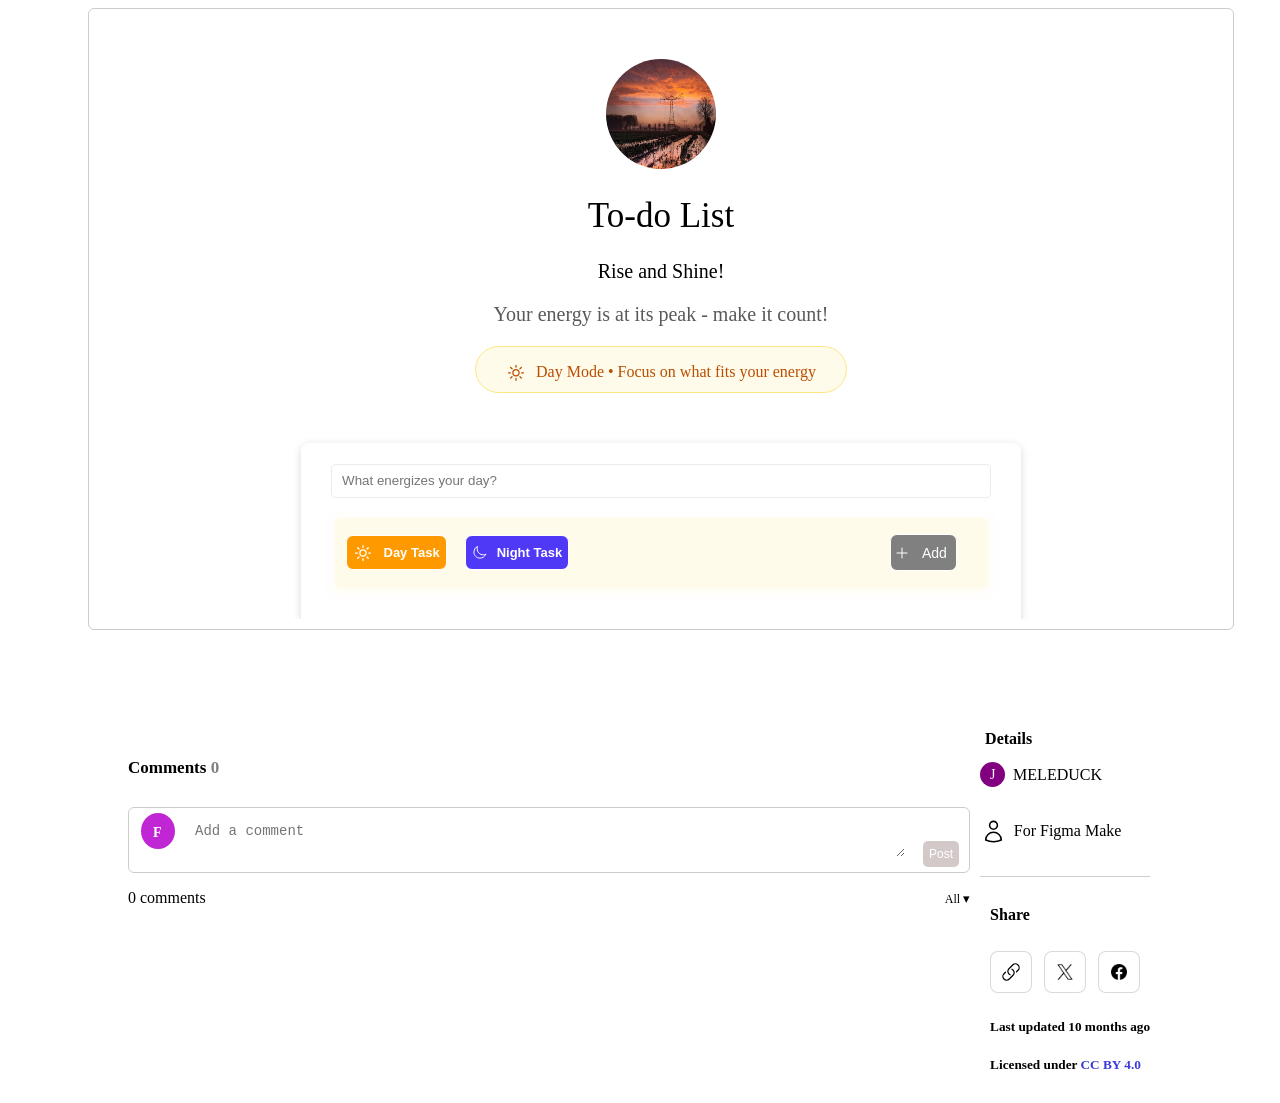
==== commit b4b8b8af: "Update index.html" ====
--- a/index.html
+++ b/index.html
@@ -13,7 +13,7 @@
         <div class="introductory">
           <img
             class="media"
-            src="img/photo-1641915953774-cee80bc4f1da.jpg"
+            src="photo-1641915953774-cee80bc4f1da.jpg"
             style="width: 110px; height: 110px"
           />
           <h1 class="list">To-do List</h1>
@@ -191,7 +191,7 @@
               <img
                 class="js-checkbox"
                 style="width: 20px"
-                src="img/icons8-blank-checkbox-50.png"
+                src="icons8-blank-checkbox-50.png"
               />
 
               <h3 class="gratitude">
@@ -239,7 +239,7 @@
               <img
                 class="js-checkbox"
                 style="width: 20px; display: inline-block"
-                src="img/icons8-blank-checkbox-50.png"
+                src="icons8-blank-checkbox-50.png"
               />
               <h3 class="tackle">
                 Tackle that important project with <br class="breaks-2" />
@@ -314,7 +314,7 @@
               <img
                 class="js-checkbox"
                 style="width: 20px; display: inline-block"
-                src="img/icons8-blank-checkbox-50.png"
+                src="icons8-blank-checkbox-50.png"
               />
 
               <h3 class="mindful">Take a mindful walk in nature</h3>
@@ -417,7 +417,7 @@
                 <img
                   class="js-checkbox"
                   style="width: 20px; display: inline-block"
-                  src="img/icons8-blank-checkbox-50.png"
+                  src="icons8-blank-checkbox-50.png"
                 />
                 <h4 class="book">Wind down with a good book</h4>
                 <svg
@@ -462,7 +462,7 @@
                 <img
                   class="js-checkbox"
                   style="width: 20px"
-                  src="img/icons8-blank-checkbox-50.png"
+                  src="icons8-blank-checkbox-50.png"
                 />
                 <h4 class="accessories">
                   Prepare tomorrow's clothes and <br class="clothes-2" />
@@ -537,7 +537,7 @@
                 <img
                   class="js-checkbox"
                   style="width: 20px; display: inline-block"
-                  src="img/icons8-blank-checkbox-50.png"
+                  src="icons8-blank-checkbox-50.png"
                 />
 
                 <h4 class="journaling">Evening reflection and journaling</h4>
@@ -771,12 +771,12 @@
               <img
                 class="logo-2"
                 style="width: 20px; margin-left: 8px"
-                src="img/icons8-x-logo-50.png"
+                src="icons8-x-logo-50.png"
               />
               <img
                 class="logo-3"
                 style="width: 20px; margin-left: 8px"
-                src="img/icons8-facebook-logo-30.png"
+                src="icons8-facebook-logo-30.png"
               />
             </div>
 
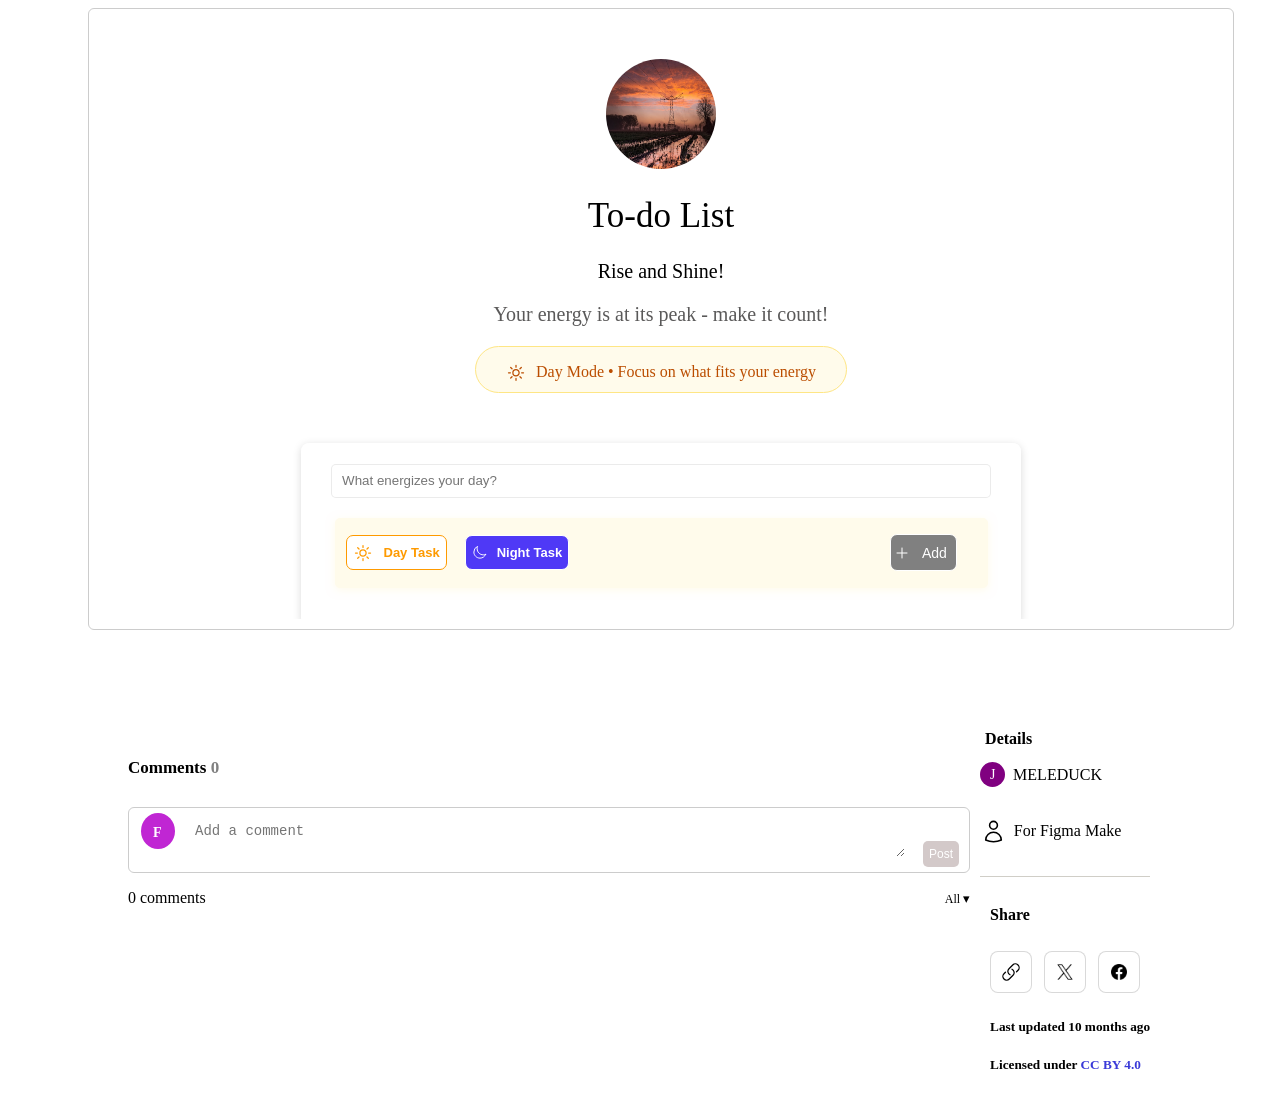
==== commit 8512555b: "Update2 index.html" ====
--- a/index.html
+++ b/index.html
@@ -792,8 +792,8 @@
       </div>
     </footer>
 
-    <script type="module" src="scripts/todo.js"></script>
-    <script type="module" src="scripts/comment.js"></script>
-    <script type="module" src="scripts/SectionOne.js"></script>
+    <script type="module" src="todo.js"></script>
+    <script type="module" src="comment.js"></script>
+    <script type="module" src="SectionOne.js"></script>
   </body>
 </html>
